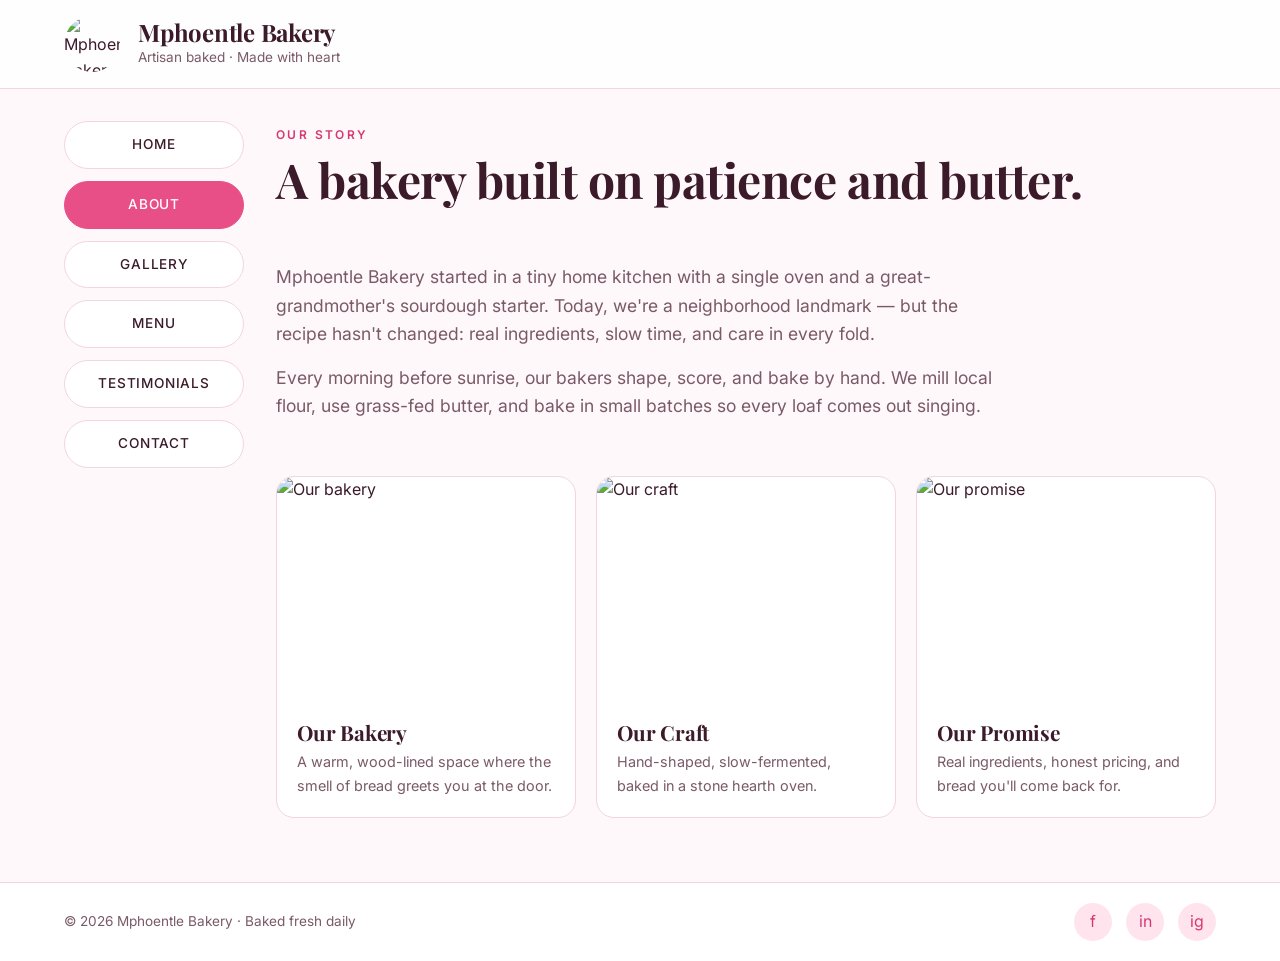
==== about.html @ 742d5162 "Add files via upload" ====
<!DOCTYPE html>
<html lang="en">
<head>
<meta charset="UTF-8" />
<meta name="viewport" content="width=device-width, initial-scale=1" />
<title>About — Mphoentle Bakery</title>
<meta name="description" content="Our story: a family-run bakery rooted in tradition, craft, and community." />
<link rel="icon" href="assets/logo.png" />
<link rel="preconnect" href="https://fonts.googleapis.com" />
<link rel="preconnect" href="https://fonts.gstatic.com" crossorigin />
<link rel="stylesheet" href="https://fonts.googleapis.com/css2?family=Playfair+Display:wght@500;700&family=Inter:wght@400;500;600&display=swap" />
<link rel="stylesheet" href="style.css" />
</head>
<body>
<header class="site-header">
  <div class="header-inner">
    <a href="index.html"><img class="header-logo" src="assets/logo.png" alt="Mphoentle Bakery logo" /></a>
    <div>
      <h1 class="header-title">Mphoentle Bakery</h1>
      <p class="header-tagline">Artisan baked · Made with heart</p>
    </div>
    <button class="mobile-toggle" aria-label="Toggle menu">Menu</button>
  </div>
</header>
<div class="layout">
  <aside class="sidebar">
    <a href="index.html">Home</a>
    <a href="about.html">About</a>
    <a href="gallery.html">Gallery</a>
    <a href="menu.html">Menu</a>
    <a href="testimonials.html">Testimonials</a>
    <a href="contact.html">Contact</a>
  </aside>
  <main class="main">
<header class="section"><span class="eyebrow">Our Story</span><h2 class="page-title">A bakery built on patience and butter.</h2></header>
    <section class="section" style="max-width:720px;">
      <p style="font-size:1.1rem;color:var(--muted);margin-bottom:16px;">Mphoentle Bakery started in a tiny home kitchen with a single oven and a great-grandmother's sourdough starter. Today, we're a neighborhood landmark — but the recipe hasn't changed: real ingredients, slow time, and care in every fold.</p>
      <p style="font-size:1.1rem;color:var(--muted);">Every morning before sunrise, our bakers shape, score, and bake by hand. We mill local flour, use grass-fed butter, and bake in small batches so every loaf comes out singing.</p>
    </section>
    <section class="grid-3">
      <article class="card"><img src="assets/interior.jpg" loading="lazy" alt="Our bakery" /><div class="card-body"><h4 class="card-title">Our Bakery</h4><p class="card-text">A warm, wood-lined space where the smell of bread greets you at the door.</p></div></article>
      <article class="card"><img src="assets/baker.jpg" loading="lazy" alt="Our craft" /><div class="card-body"><h4 class="card-title">Our Craft</h4><p class="card-text">Hand-shaped, slow-fermented, baked in a stone hearth oven.</p></div></article>
      <article class="card"><img src="assets/bread.jpg" loading="lazy" alt="Our promise" /><div class="card-body"><h4 class="card-title">Our Promise</h4><p class="card-text">Real ingredients, honest pricing, and bread you'll come back for.</p></div></article>
    </section>
  </main>
</div>
<footer class="site-footer">
  <div class="footer-inner">
    <p>© 2026 Mphoentle Bakery · Baked fresh daily</p>
    <div class="social-row">
      <a href="#" aria-label="Facebook">f</a>
      <a href="#" aria-label="LinkedIn">in</a>
      <a href="#" aria-label="Instagram">ig</a>
    </div>
  </div>
</footer>
<script src="script.js"></script>
</body>
</html>
---- style.css ----
/* Mphoentle Bakery — Pink Theme */
:root {
  --pink-50: #fff5f8;
  --pink-100: #ffe4ed;
  --pink-200: #fbcad9;
  --pink-300: #f59ab8;
  --pink-400: #f06ea0;
  --pink-500: #e94f87;

  --pink-600: #d63972;
  --pink-700: #a82456;
  --ink: #3b1a2a;
  --muted: #7a5a68;
  --border: #f3d4df;
  --card: #ffffff;
  --bg: #fff8fa;
  --shadow: 0 12px 32px -12px rgba(233, 79, 135, 0.35);
  --radius: 14px;
}

* { box-sizing: border-box; margin: 0; padding: 0; }

html { scroll-behavior: smooth; }

body {
  font-family: 'Inter', system-ui, -apple-system, sans-serif;
  background: var(--bg);
  color: var(--ink);
  line-height: 1.6;
  min-height: 100vh;
  display: flex;
  flex-direction: column;
}

h1, h2, h3, h4 {
  font-family: 'Playfair Display', Georgia, serif;
  letter-spacing: -0.01em;
  color: var(--ink);
  line-height: 1.15;
}

a { color: inherit; text-decoration: none; }
img { max-width: 100%; display: block; }
button { font-family: inherit; cursor: pointer; border: none; background: none; }

/* ===== Header ===== */
.site-header {
  background: rgba(255, 255, 255, 0.85);
  backdrop-filter: blur(10px);
  border-bottom: 1px solid var(--border);
  position: sticky;
  top: 0;
  z-index: 50;
}
.header-inner {
  max-width: 1200px;
  margin: 0 auto;
  padding: 16px 24px;
  display: flex;
  align-items: center;
  gap: 18px;
}
.header-logo { width: 56px; height: 56px; border-radius: 50%; object-fit: cover; flex-shrink: 0; }
.header-title { font-size: 1.5rem; }
.header-tagline { font-size: 0.85rem; color: var(--muted); }
.mobile-toggle { display: none; margin-left: auto; padding: 8px 14px; border-radius: 999px; border: 1px solid var(--border); font-weight: 500; }

/* ===== Layout: sidebar + main ===== */
.layout {
  max-width: 1200px;
  width: 100%;
  margin: 0 auto;
  padding: 32px 24px;
  display: flex;
  gap: 32px;
  flex: 1;
}

.sidebar {
  width: 180px;
  flex-shrink: 0;
  display: flex;
  flex-direction: column;
  gap: 12px;
  position: sticky;
  top: 110px;
  align-self: flex-start;
}
.sidebar a {
  padding: 12px 20px;
  border-radius: 999px;
  border: 1px solid var(--border);
  background: var(--card);
  text-align: center;
  font-size: 0.85rem;
  font-weight: 500;
  letter-spacing: 0.06em;
  text-transform: uppercase;
  transition: all 0.2s ease;
}
.sidebar a:hover {
  background: var(--pink-500);
  color: white;
  border-color: var(--pink-500);
  transform: translateY(-2px);
  box-shadow: var(--shadow);
}
.sidebar a.active {
  background: var(--pink-500);
  color: white;
  border-color: var(--pink-500);
}

.main { flex: 1; min-width: 0; }

/* ===== Buttons ===== */
.btn {
  display: inline-block;
  padding: 12px 24px;
  border-radius: 999px;
  font-weight: 500;
  transition: all 0.2s ease;
  cursor: pointer;
  border: 1px solid var(--border);
  background: var(--card);
  color: var(--ink);
}
.btn:hover { background: var(--pink-100); }
.btn-primary {
  background: var(--pink-500);
  color: white;
  border-color: var(--pink-500);
  box-shadow: var(--shadow);
}
.btn-primary:hover { background: var(--pink-600); border-color: var(--pink-600); }
.btn-dark { background: var(--ink); color: white; border-color: var(--ink); }

/* ===== Common ===== */
.eyebrow {
  display: inline-block;
  font-size: 0.75rem;
  letter-spacing: 0.2em;
  text-transform: uppercase;
  color: var(--pink-600);
  font-weight: 600;
  margin-bottom: 8px;
}
.page-title { font-size: 3rem; margin-bottom: 12px; }
.page-lead { color: var(--muted); max-width: 600px; font-size: 1.05rem; }

.section { margin-bottom: 56px; }
.card {
  background: var(--card);
  border: 1px solid var(--border);
  border-radius: 18px;
  overflow: hidden;
  transition: all 0.3s ease;
}
.card:hover { box-shadow: var(--shadow); transform: translateY(-2px); }
.card img { aspect-ratio: 4/3; object-fit: cover; width: 100%; transition: transform 0.5s; }
.card:hover img { transform: scale(1.05); }
.card-body { padding: 20px; }
.card-title { font-size: 1.3rem; margin-bottom: 6px; }
.card-text { color: var(--muted); font-size: 0.9rem; }

.grid-3 { display: grid; grid-template-columns: repeat(3, 1fr); gap: 20px; }
.grid-2 { display: grid; grid-template-columns: repeat(2, 1fr); gap: 28px; align-items: center; }

/* ===== Hero (home) ===== */
.hero { display: grid; grid-template-columns: 1fr 1fr; gap: 40px; align-items: center; margin-bottom: 64px; }
.hero h2 { font-size: 3.5rem; margin: 12px 0 16px; }
.hero p { font-size: 1.1rem; color: var(--muted); margin-bottom: 24px; max-width: 440px; }
.hero-img-wrap { position: relative; }
.hero-img { border-radius: 24px; aspect-ratio: 4/3; object-fit: cover; box-shadow: var(--shadow); width: 100%; }
.hero-badge {
  position: absolute;
  bottom: -16px;
  left: -16px;
  background: var(--card);
  padding: 14px 20px;
  border-radius: 16px;
  border: 1px solid var(--border);
  box-shadow: var(--shadow);
}
.hero-badge strong { font-family: 'Playfair Display', serif; color: var(--pink-600); font-size: 1.2rem; display: block; }
.hero-badge span { font-size: 0.75rem; color: var(--muted); }
.btn-row { display: flex; gap: 12px; flex-wrap: wrap; }

/* ===== CTA strip ===== */
.cta-strip {
  background: linear-gradient(135deg, var(--pink-100), var(--pink-200));
  border-radius: 24px;
  padding: 36px;
  display: flex;
  align-items: center;
  gap: 24px;
  flex-wrap: wrap;
}
.cta-strip img { width: 120px; height: 120px; border-radius: 50%; object-fit: cover; border: 4px solid white; box-shadow: var(--shadow); }
.cta-strip-text { flex: 1; min-width: 220px; }
.cta-strip-text h3 { font-size: 1.75rem; margin-bottom: 4px; }
.cta-strip-text p { color: var(--ink); opacity: 0.75; }

/* ===== Menu page ===== */
.menu-grid { display: grid; grid-template-columns: repeat(5, 1fr); gap: 16px; }
.menu-col {
  background: var(--card);
  border: 1px solid var(--border);
  border-radius: 18px;
  padding: 24px 20px;
  display: flex;
  flex-direction: column;
}
.menu-col h3 {
  font-size: 1.4rem;
  color: var(--pink-600);
  padding-bottom: 12px;
  border-bottom: 1px solid var(--border);
  margin-bottom: 16px;
}
.menu-item { display: flex; justify-content: space-between; padding: 8px 0; font-size: 0.9rem; }
.menu-item span:last-child { color: var(--muted); font-weight: 500; font-variant-numeric: tabular-nums; }
.menu-col .btn { margin-top: auto; padding: 8px 16px; font-size: 0.85rem; }

/* ===== Testimonials ===== */
.tag-row { display: flex; flex-wrap: wrap; gap: 8px; margin-bottom: 24px; }
.tag {
  padding: 6px 16px;
  border-radius: 999px;
  border: 1px solid var(--border);
  background: var(--card);
  font-size: 0.85rem;
  font-weight: 500;
  transition: all 0.2s;
}
.tag:hover { background: var(--pink-100); }
.tag.active { background: var(--pink-500); color: white; border-color: var(--pink-500); }
.testimonial {
  background: var(--card);
  border: 1px solid var(--border);
  border-radius: 18px;
  padding: 22px;
  margin-bottom: 14px;
  display: flex;
  gap: 14px;
}
.testimonial .quote-mark {
  font-family: 'Playfair Display', serif;
  font-size: 3rem;
  line-height: 0.8;
  color: var(--pink-500);
  flex-shrink: 0;
}
.testimonial p { color: var(--ink); }
.testimonial .author { font-size: 0.85rem; color: var(--muted); margin-top: 8px; }

/* ===== Contact ===== */
.contact-info {
  background: var(--card);
  border: 1px solid var(--border);
  border-radius: 18px;
  padding: 28px;
}
.contact-info h3 { font-size: 1.5rem; margin-bottom: 18px; }
.info-row { display: flex; gap: 14px; margin-bottom: 16px; }
.info-icon {
  width: 38px; height: 38px;
  border-radius: 50%;
  background: var(--pink-100);
  color: var(--pink-600);
  display: flex; align-items: center; justify-content: center;
  flex-shrink: 0;
  font-size: 1.1rem;
}
.info-label { font-size: 0.7rem; text-transform: uppercase; letter-spacing: 0.1em; color: var(--muted); }
.info-value { color: var(--ink); }

.contact-form {
  background: var(--card);
  border: 1px solid var(--border);
  border-radius: 18px;
  padding: 28px;
}
.contact-form h3 { font-size: 1.5rem; margin-bottom: 6px; }
.contact-form .form-lead { color: var(--muted); font-size: 0.9rem; margin-bottom: 20px; }
.form-grid { display: grid; grid-template-columns: 1fr 1fr; gap: 14px; }
.form-grid input, .form-grid textarea {
  padding: 12px 16px;
  border-radius: 10px;
  border: 1px solid var(--border);
  background: var(--bg);
  font-family: inherit;
  font-size: 0.95rem;
  color: var(--ink);
  outline: none;
  transition: border-color 0.2s;
}
.form-grid input:focus, .form-grid textarea:focus { border-color: var(--pink-500); }
.form-grid .full { grid-column: 1 / -1; }
.form-grid textarea { resize: vertical; min-height: 120px; }
.form-bottom { display: flex; justify-content: space-between; align-items: center; gap: 16px; margin-top: 18px; flex-wrap: wrap; }
.form-success { color: var(--pink-600); font-weight: 500; }

/* ===== Gallery ===== */
.gallery-grid { display: grid; grid-template-columns: repeat(3, 1fr); gap: 20px; }
.gallery-grid figure { text-align: center; }
.gallery-grid figcaption { padding: 14px; font-weight: 500; }

/* ===== Footer ===== */
.site-footer {
  border-top: 1px solid var(--border);
  background: var(--card);
  margin-top: 32px;
}
.footer-inner {
  max-width: 1200px;
  margin: 0 auto;
  padding: 20px 24px;
  display: flex;
  justify-content: space-between;
  align-items: center;
  flex-wrap: wrap;
  gap: 16px;
}
.footer-inner p { font-size: 0.85rem; color: var(--muted); }
.social-row { display: flex; gap: 14px; }
.social-row a {
  width: 38px; height: 38px;
  display: flex; align-items: center; justify-content: center;
  border-radius: 50%;
  background: var(--pink-100);
  color: var(--pink-600);
  transition: all 0.2s;
}
.social-row a:hover { background: var(--pink-500); color: white; transform: translateY(-2px); }

/* ===== Responsive ===== */
@media (max-width: 900px) {
  .hero, .grid-2 { grid-template-columns: 1fr; }
  .hero h2, .page-title { font-size: 2.25rem; }
  .grid-3, .gallery-grid { grid-template-columns: repeat(2, 1fr); }
  .menu-grid { grid-template-columns: repeat(2, 1fr); }
  .mobile-toggle { display: block; }
  .sidebar {
    position: fixed;
    top: 0; left: 0; bottom: 0;
    width: 240px;
    background: var(--card);
    padding: 80px 20px 20px;
    transform: translateX(-100%);
    transition: transform 0.3s;
    z-index: 40;
    box-shadow: var(--shadow);
  }
  .sidebar.open { transform: translateX(0); }
  .layout { padding: 20px 16px; }
}
@media (max-width: 600px) {
  .grid-3, .gallery-grid, .menu-grid, .form-grid { grid-template-columns: 1fr; }
  .hero h2 { font-size: 2rem; }
  .header-tagline { display: none; }
}
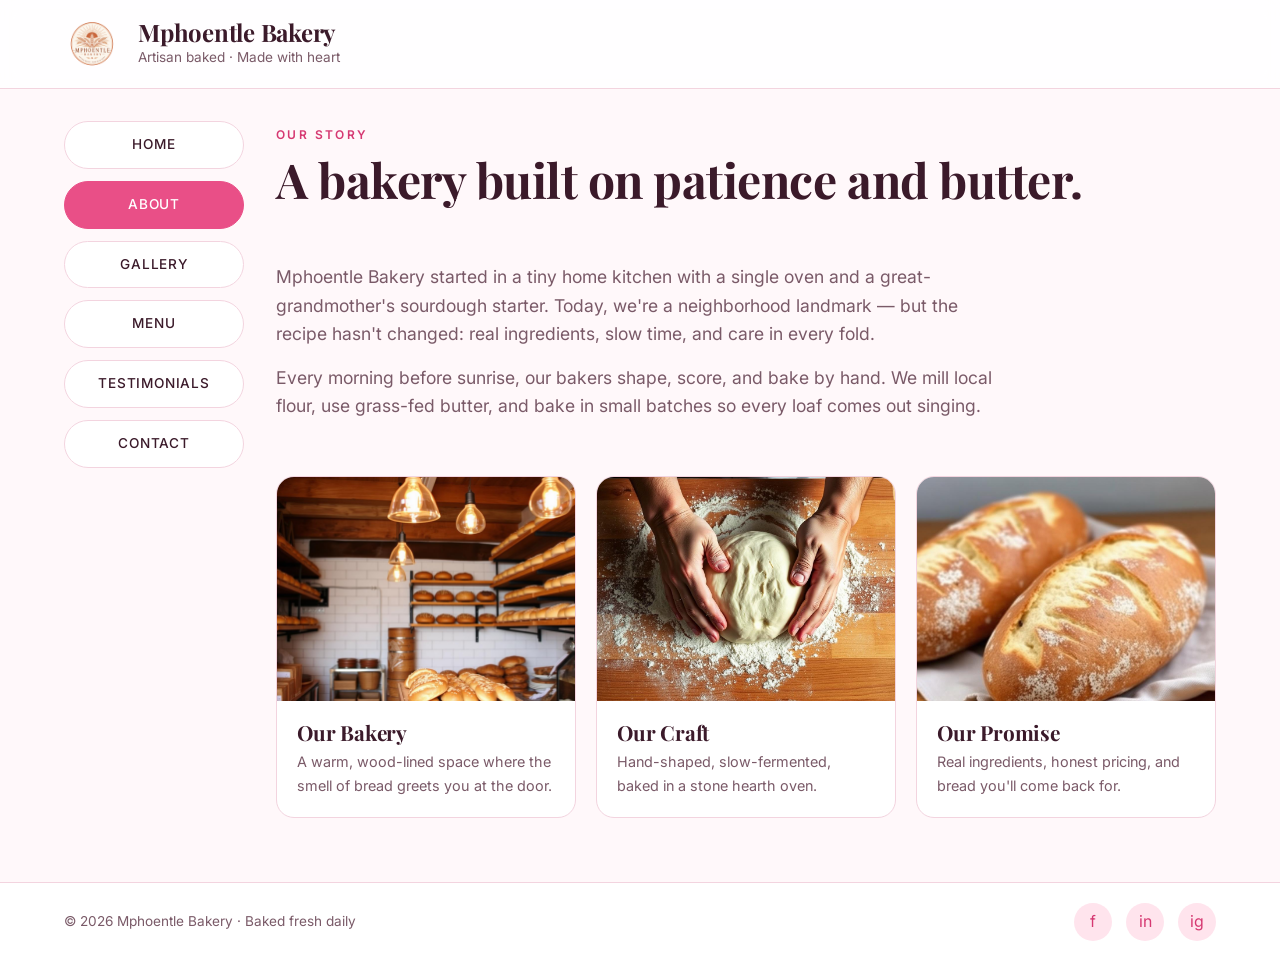
==== commit fe4f3ab8: "Update about.html" ====
--- a/about.html
+++ b/about.html
@@ -5,7 +5,7 @@
 <meta name="viewport" content="width=device-width, initial-scale=1" />
 <title>About — Mphoentle Bakery</title>
 <meta name="description" content="Our story: a family-run bakery rooted in tradition, craft, and community." />
-<link rel="icon" href="assets/logo.png" />
+<link rel="icon" href="logo.png" />
 <link rel="preconnect" href="https://fonts.googleapis.com" />
 <link rel="preconnect" href="https://fonts.gstatic.com" crossorigin />
 <link rel="stylesheet" href="https://fonts.googleapis.com/css2?family=Playfair+Display:wght@500;700&family=Inter:wght@400;500;600&display=swap" />
@@ -14,7 +14,7 @@
 <body>
 <header class="site-header">
   <div class="header-inner">
-    <a href="index.html"><img class="header-logo" src="assets/logo.png" alt="Mphoentle Bakery logo" /></a>
+    <a href="index.html"><img class="header-logo" src="logo.png" alt="Mphoentle Bakery logo" /></a>
     <div>
       <h1 class="header-title">Mphoentle Bakery</h1>
       <p class="header-tagline">Artisan baked · Made with heart</p>
@@ -38,9 +38,9 @@
       <p style="font-size:1.1rem;color:var(--muted);">Every morning before sunrise, our bakers shape, score, and bake by hand. We mill local flour, use grass-fed butter, and bake in small batches so every loaf comes out singing.</p>
     </section>
     <section class="grid-3">
-      <article class="card"><img src="assets/interior.jpg" loading="lazy" alt="Our bakery" /><div class="card-body"><h4 class="card-title">Our Bakery</h4><p class="card-text">A warm, wood-lined space where the smell of bread greets you at the door.</p></div></article>
-      <article class="card"><img src="assets/baker.jpg" loading="lazy" alt="Our craft" /><div class="card-body"><h4 class="card-title">Our Craft</h4><p class="card-text">Hand-shaped, slow-fermented, baked in a stone hearth oven.</p></div></article>
-      <article class="card"><img src="assets/bread.jpg" loading="lazy" alt="Our promise" /><div class="card-body"><h4 class="card-title">Our Promise</h4><p class="card-text">Real ingredients, honest pricing, and bread you'll come back for.</p></div></article>
+      <article class="card"><img src="interior.jpg" loading="lazy" alt="Our bakery" /><div class="card-body"><h4 class="card-title">Our Bakery</h4><p class="card-text">A warm, wood-lined space where the smell of bread greets you at the door.</p></div></article>
+      <article class="card"><img src="baker.jpg" loading="lazy" alt="Our craft" /><div class="card-body"><h4 class="card-title">Our Craft</h4><p class="card-text">Hand-shaped, slow-fermented, baked in a stone hearth oven.</p></div></article>
+      <article class="card"><img src="bread.jpg" loading="lazy" alt="Our promise" /><div class="card-body"><h4 class="card-title">Our Promise</h4><p class="card-text">Real ingredients, honest pricing, and bread you'll come back for.</p></div></article>
     </section>
   </main>
 </div>
@@ -56,4 +56,4 @@
 </footer>
 <script src="script.js"></script>
 </body>
-</html>+</html>
